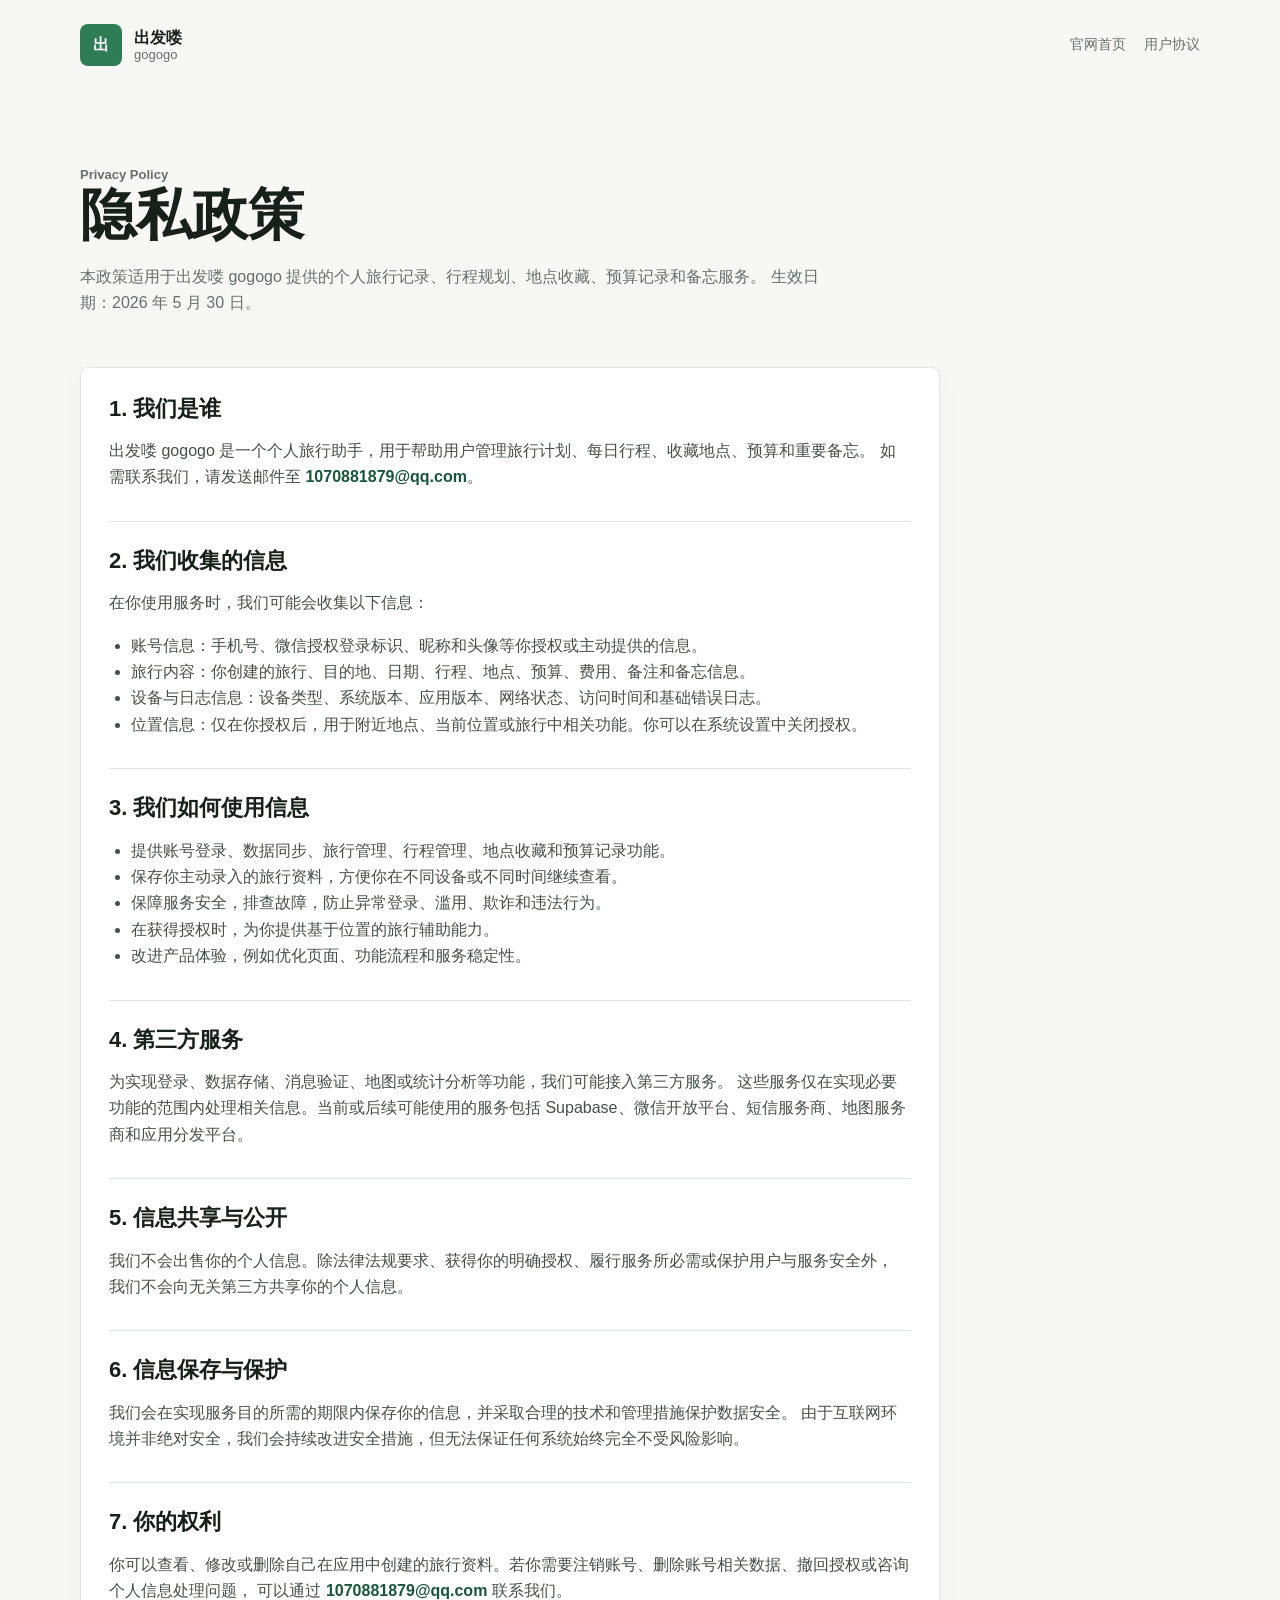
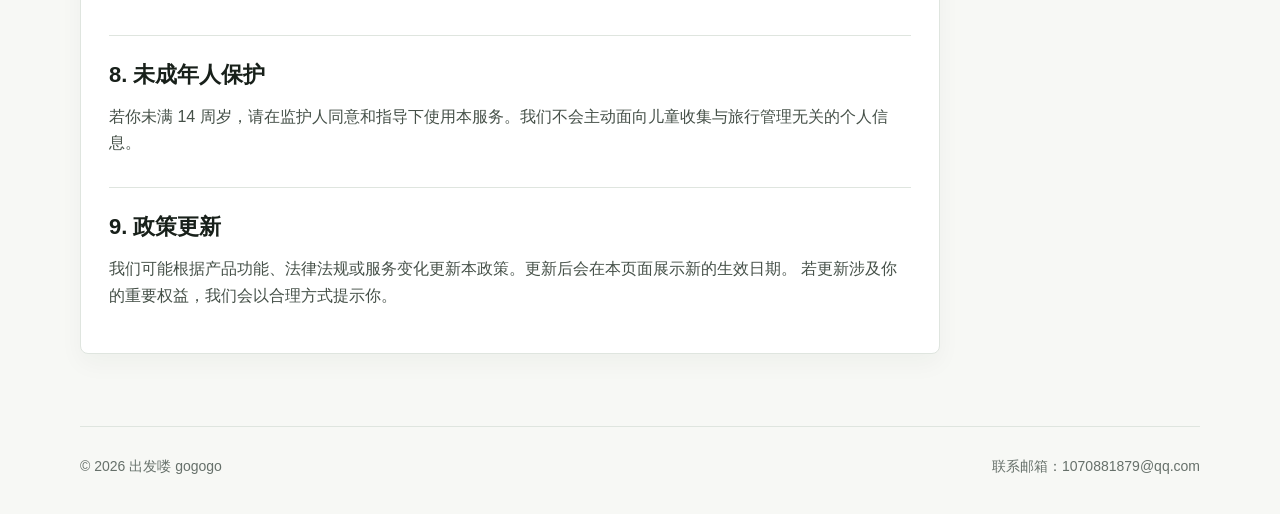
==== privacy.html @ e927bdb9 "Initial official site" ====
<!doctype html>
<html lang="zh-CN">
  <head>
    <meta charset="utf-8" />
    <meta name="viewport" content="width=device-width, initial-scale=1" />
    <title>隐私政策 - 出发喽 gogogo</title>
    <meta
      name="description"
      content="出发喽 gogogo 隐私政策，说明我们如何收集、使用、保存和保护你的个人信息。"
    />
    <link rel="stylesheet" href="./styles.css" />
  </head>
  <body>
    <header class="site-header">
      <a class="brand" href="./index.html" aria-label="出发喽首页">
        <span class="brand-mark">出</span>
        <span>
          <strong>出发喽</strong>
          <small>gogogo</small>
        </span>
      </a>
      <nav class="nav-links" aria-label="主要导航">
        <a href="./index.html">官网首页</a>
        <a href="./terms.html">用户协议</a>
      </nav>
    </header>

    <main>
      <section class="page-hero">
        <p class="eyebrow">Privacy Policy</p>
        <h1>隐私政策</h1>
        <p>
          本政策适用于出发喽 gogogo 提供的个人旅行记录、行程规划、地点收藏、预算记录和备忘服务。
          生效日期：2026 年 5 月 30 日。
        </p>
      </section>

      <article class="policy-panel">
        <section>
          <h2>1. 我们是谁</h2>
          <p>
            出发喽 gogogo 是一个个人旅行助手，用于帮助用户管理旅行计划、每日行程、收藏地点、预算和重要备忘。
            如需联系我们，请发送邮件至 <a href="mailto:1070881879@qq.com">1070881879@qq.com</a>。
          </p>
        </section>

        <section>
          <h2>2. 我们收集的信息</h2>
          <p>在你使用服务时，我们可能会收集以下信息：</p>
          <ul>
            <li>账号信息：手机号、微信授权登录标识、昵称和头像等你授权或主动提供的信息。</li>
            <li>旅行内容：你创建的旅行、目的地、日期、行程、地点、预算、费用、备注和备忘信息。</li>
            <li>设备与日志信息：设备类型、系统版本、应用版本、网络状态、访问时间和基础错误日志。</li>
            <li>位置信息：仅在你授权后，用于附近地点、当前位置或旅行中相关功能。你可以在系统设置中关闭授权。</li>
          </ul>
        </section>

        <section>
          <h2>3. 我们如何使用信息</h2>
          <ul>
            <li>提供账号登录、数据同步、旅行管理、行程管理、地点收藏和预算记录功能。</li>
            <li>保存你主动录入的旅行资料，方便你在不同设备或不同时间继续查看。</li>
            <li>保障服务安全，排查故障，防止异常登录、滥用、欺诈和违法行为。</li>
            <li>在获得授权时，为你提供基于位置的旅行辅助能力。</li>
            <li>改进产品体验，例如优化页面、功能流程和服务稳定性。</li>
          </ul>
        </section>

        <section>
          <h2>4. 第三方服务</h2>
          <p>
            为实现登录、数据存储、消息验证、地图或统计分析等功能，我们可能接入第三方服务。
            这些服务仅在实现必要功能的范围内处理相关信息。当前或后续可能使用的服务包括 Supabase、微信开放平台、短信服务商、地图服务商和应用分发平台。
          </p>
        </section>

        <section>
          <h2>5. 信息共享与公开</h2>
          <p>
            我们不会出售你的个人信息。除法律法规要求、获得你的明确授权、履行服务所必需或保护用户与服务安全外，
            我们不会向无关第三方共享你的个人信息。
          </p>
        </section>

        <section>
          <h2>6. 信息保存与保护</h2>
          <p>
            我们会在实现服务目的所需的期限内保存你的信息，并采取合理的技术和管理措施保护数据安全。
            由于互联网环境并非绝对安全，我们会持续改进安全措施，但无法保证任何系统始终完全不受风险影响。
          </p>
        </section>

        <section>
          <h2>7. 你的权利</h2>
          <p>
            你可以查看、修改或删除自己在应用中创建的旅行资料。若你需要注销账号、删除账号相关数据、撤回授权或咨询个人信息处理问题，
            可以通过 <a href="mailto:1070881879@qq.com">1070881879@qq.com</a> 联系我们。
          </p>
        </section>

        <section>
          <h2>8. 未成年人保护</h2>
          <p>
            若你未满 14 周岁，请在监护人同意和指导下使用本服务。我们不会主动面向儿童收集与旅行管理无关的个人信息。
          </p>
        </section>

        <section>
          <h2>9. 政策更新</h2>
          <p>
            我们可能根据产品功能、法律法规或服务变化更新本政策。更新后会在本页面展示新的生效日期。
            若更新涉及你的重要权益，我们会以合理方式提示你。
          </p>
        </section>
      </article>
    </main>

    <footer class="site-footer">
      <span>© 2026 出发喽 gogogo</span>
      <span>联系邮箱：1070881879@qq.com</span>
    </footer>
  </body>
</html>
---- styles.css ----
:root {
  color-scheme: light;
  --bg: #f7f8f5;
  --surface: #ffffff;
  --surface-strong: #eef4ef;
  --text: #18201a;
  --muted: #66706a;
  --line: #dfe5df;
  --green: #2f7d57;
  --green-dark: #19563a;
  --coral: #d86145;
  --blue: #346ca8;
  --shadow: 0 18px 42px rgba(33, 49, 38, 0.1);
}

* {
  box-sizing: border-box;
}

html {
  scroll-behavior: smooth;
}

body {
  margin: 0;
  background: var(--bg);
  color: var(--text);
  font-family:
    -apple-system, BlinkMacSystemFont, "Segoe UI", "PingFang SC",
    "Hiragino Sans GB", "Microsoft YaHei", sans-serif;
  line-height: 1.65;
}

a {
  color: inherit;
  text-decoration: none;
}

.site-header,
.site-footer,
main {
  width: min(1120px, calc(100% - 32px));
  margin: 0 auto;
}

.site-header {
  display: flex;
  align-items: center;
  justify-content: space-between;
  gap: 24px;
  padding: 24px 0;
}

.brand {
  display: inline-flex;
  align-items: center;
  gap: 12px;
  min-width: 0;
}

.brand-mark {
  display: grid;
  width: 42px;
  height: 42px;
  place-items: center;
  border-radius: 8px;
  background: var(--green);
  color: #fff;
  font-weight: 800;
}

.brand strong,
.brand small {
  display: block;
  line-height: 1.2;
}

.brand small {
  color: var(--muted);
  font-size: 13px;
}

.nav-links {
  display: flex;
  align-items: center;
  gap: 18px;
  color: var(--muted);
  font-size: 14px;
  white-space: nowrap;
}

.nav-links a:hover {
  color: var(--green-dark);
}

.hero {
  display: grid;
  grid-template-columns: minmax(0, 1.08fr) minmax(280px, 0.72fr);
  align-items: center;
  gap: 48px;
  min-height: 620px;
  padding: 56px 0 72px;
}

.eyebrow {
  margin: 0 0 12px;
  color: var(--coral);
  font-size: 13px;
  font-weight: 700;
  letter-spacing: 0;
}

h1,
h2,
h3,
p {
  overflow-wrap: anywhere;
}

h1 {
  max-width: 760px;
  margin: 0;
  font-size: clamp(38px, 7vw, 72px);
  line-height: 1.08;
  letter-spacing: 0;
}

h2 {
  margin: 0;
  font-size: clamp(26px, 4vw, 42px);
  line-height: 1.2;
  letter-spacing: 0;
}

h3 {
  margin: 0 0 10px;
  font-size: 18px;
}

.lead {
  max-width: 660px;
  margin: 24px 0 0;
  color: var(--muted);
  font-size: 18px;
}

.hero-actions {
  display: flex;
  flex-wrap: wrap;
  gap: 12px;
  margin-top: 32px;
}

.button {
  display: inline-flex;
  align-items: center;
  justify-content: center;
  min-height: 46px;
  padding: 0 18px;
  border: 1px solid transparent;
  border-radius: 8px;
  font-weight: 700;
}

.button.primary {
  background: var(--green);
  color: #fff;
}

.button.secondary {
  border-color: var(--line);
  background: #fff;
  color: var(--green-dark);
}

.phone-preview {
  position: relative;
  width: min(100%, 360px);
  margin-left: auto;
  padding: 26px 18px 20px;
  border: 1px solid var(--line);
  border-radius: 28px;
  background: #fdfdfb;
  box-shadow: var(--shadow);
}

.phone-top {
  width: 70px;
  height: 5px;
  margin: 0 auto 22px;
  border-radius: 999px;
  background: #d4dbd4;
}

.preview-card,
.budget-row {
  border: 1px solid var(--line);
  border-radius: 8px;
  background: var(--surface);
  padding: 16px;
}

.preview-card.active {
  background: var(--surface-strong);
  border-color: #cfdcd2;
}

.preview-card span,
.preview-card small,
.budget-row span {
  display: block;
  color: var(--muted);
  font-size: 13px;
}

.preview-card strong {
  display: block;
  margin: 4px 0;
  font-size: 22px;
}

.timeline {
  display: grid;
  gap: 10px;
  margin: 14px 0;
}

.timeline div {
  display: grid;
  grid-template-columns: 64px minmax(0, 1fr);
  gap: 12px;
  align-items: center;
  padding: 12px;
  border-radius: 8px;
  background: #f2f5f1;
}

.timeline b {
  color: var(--blue);
  font-size: 13px;
}

.timeline span {
  min-width: 0;
}

.budget-row {
  display: flex;
  align-items: center;
  justify-content: space-between;
  gap: 16px;
}

.budget-row strong {
  color: var(--green-dark);
  font-size: 22px;
  white-space: nowrap;
}

.section {
  padding: 72px 0;
  border-top: 1px solid var(--line);
}

.section-heading {
  max-width: 720px;
  margin-bottom: 28px;
}

.feature-grid {
  display: grid;
  grid-template-columns: repeat(4, minmax(0, 1fr));
  gap: 16px;
}

.feature-grid article,
.mail-card,
.policy-panel {
  border: 1px solid var(--line);
  border-radius: 8px;
  background: var(--surface);
  box-shadow: 0 10px 24px rgba(33, 49, 38, 0.04);
}

.feature-grid article {
  padding: 22px;
}

.feature-grid p {
  margin: 0;
  color: var(--muted);
}

.contact-section {
  display: grid;
  grid-template-columns: minmax(0, 1fr) minmax(260px, 360px);
  gap: 28px;
  align-items: center;
}

.contact-section p {
  margin: 14px 0 0;
  color: var(--muted);
}

.mail-card {
  display: block;
  padding: 22px;
}

.mail-card span {
  display: block;
  color: var(--muted);
  font-size: 13px;
}

.mail-card strong {
  display: block;
  margin-top: 4px;
  color: var(--green-dark);
  font-size: 20px;
}

.site-footer {
  display: flex;
  justify-content: space-between;
  gap: 16px;
  padding: 28px 0 36px;
  border-top: 1px solid var(--line);
  color: var(--muted);
  font-size: 14px;
}

.page-hero {
  padding: 56px 0 28px;
}

.page-hero h1 {
  font-size: clamp(34px, 6vw, 56px);
}

.page-hero p {
  max-width: 760px;
  margin: 18px 0 0;
  color: var(--muted);
}

.policy-panel {
  max-width: 860px;
  margin: 22px 0 72px;
  padding: 28px;
}

.policy-panel section + section {
  margin-top: 30px;
  padding-top: 26px;
  border-top: 1px solid var(--line);
}

.policy-panel h2 {
  font-size: 22px;
}

.policy-panel p,
.policy-panel li {
  color: #455048;
}

.policy-panel ul {
  padding-left: 22px;
}

.policy-panel a {
  color: var(--green-dark);
  font-weight: 700;
}

@media (max-width: 820px) {
  .site-header {
    align-items: flex-start;
    flex-direction: column;
  }

  .hero,
  .contact-section {
    grid-template-columns: 1fr;
  }

  .hero {
    min-height: auto;
    padding-top: 34px;
  }

  .phone-preview {
    margin: 0;
  }

  .feature-grid {
    grid-template-columns: repeat(2, minmax(0, 1fr));
  }
}

@media (max-width: 560px) {
  .site-header,
  .site-footer,
  main {
    width: min(100% - 24px, 1120px);
  }

  .nav-links {
    width: 100%;
    justify-content: space-between;
  }

  .hero-actions,
  .site-footer {
    flex-direction: column;
  }

  .button {
    width: 100%;
  }

  .feature-grid {
    grid-template-columns: 1fr;
  }

  .policy-panel {
    padding: 20px;
  }
}
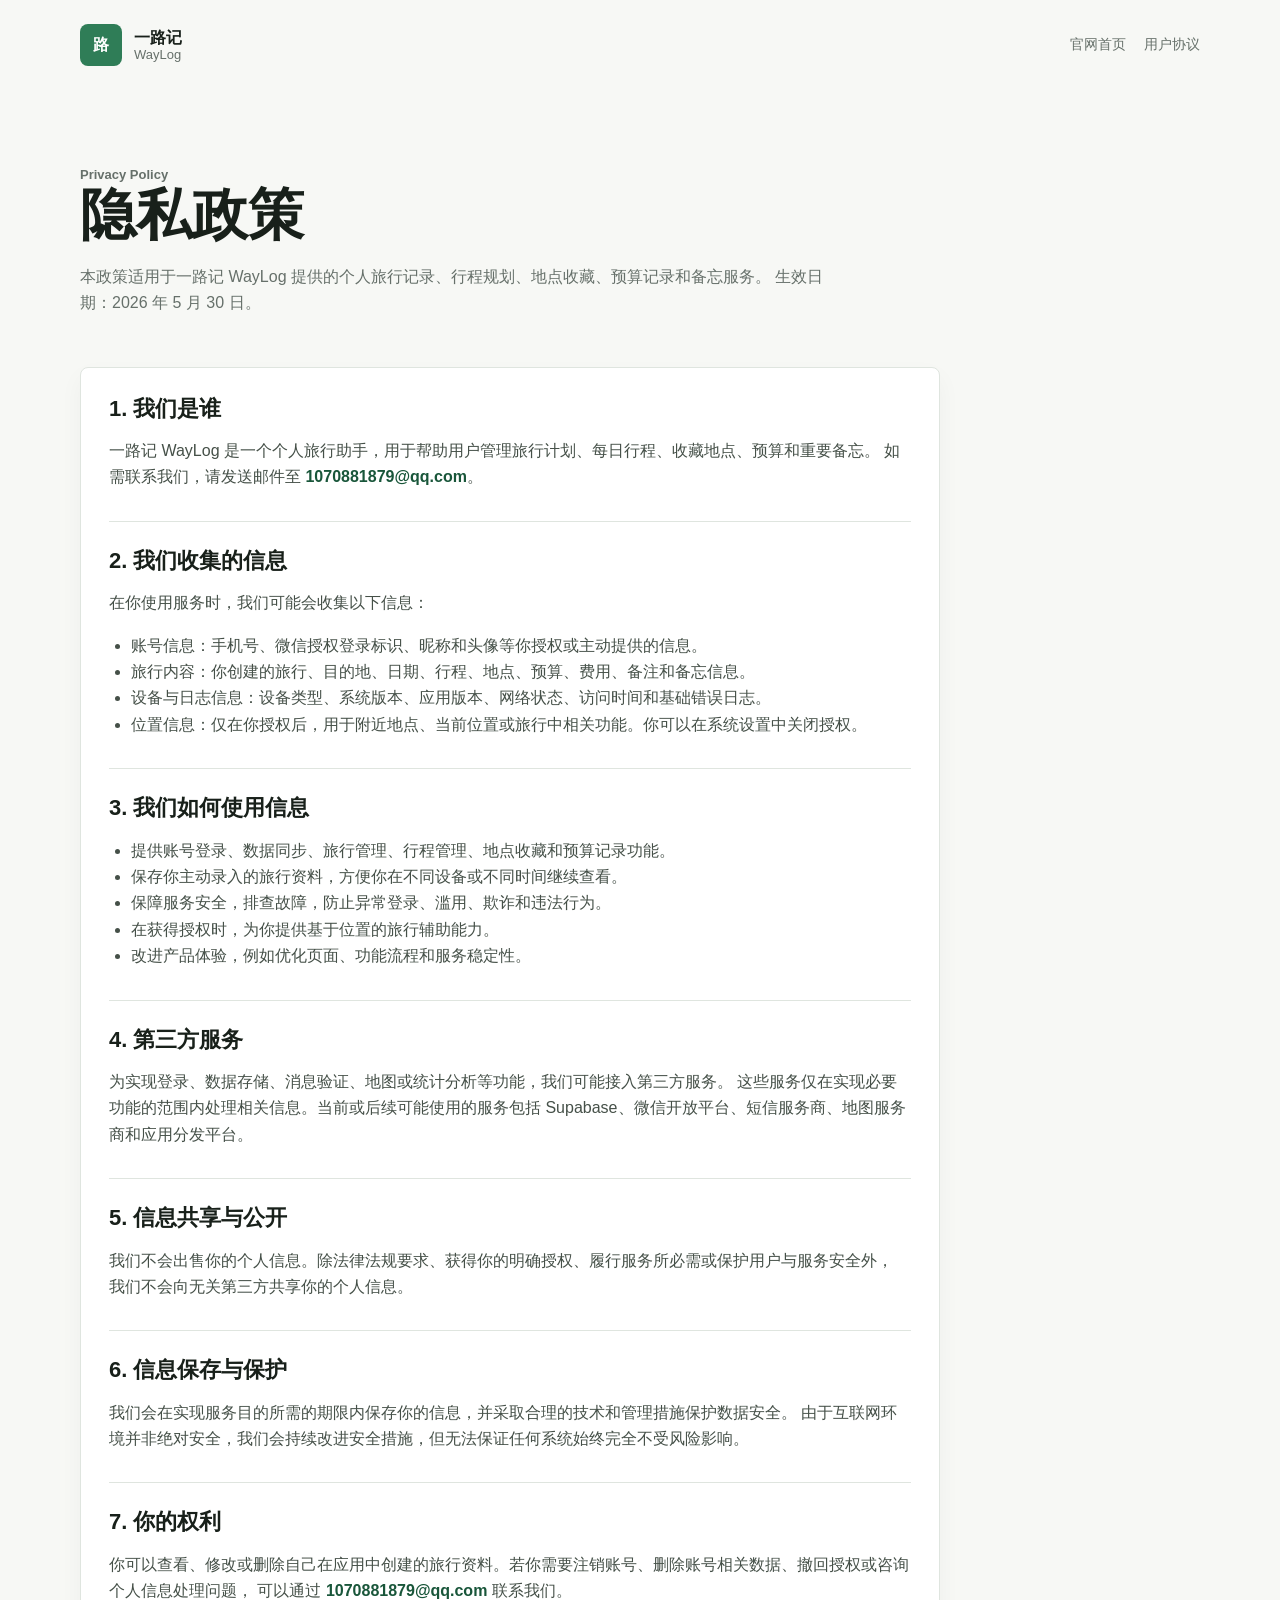
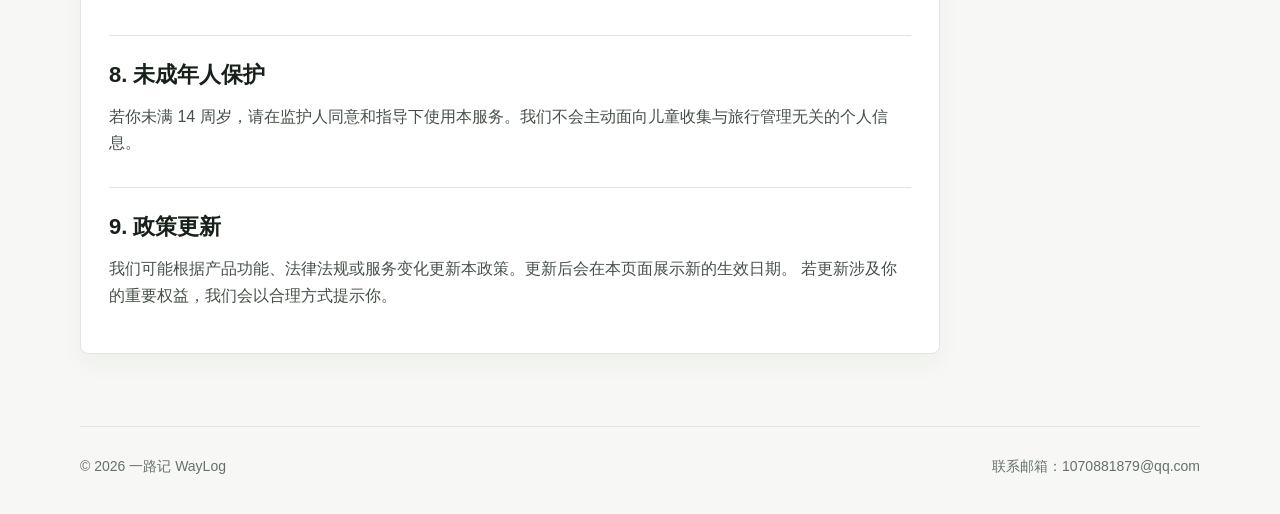
==== commit 6a9fed93: "Rename site to WayLog" ====
--- a/privacy.html
+++ b/privacy.html
@@ -3,20 +3,20 @@
   <head>
     <meta charset="utf-8" />
     <meta name="viewport" content="width=device-width, initial-scale=1" />
-    <title>隐私政策 - 出发喽 gogogo</title>
+    <title>隐私政策 - 一路记 WayLog</title>
     <meta
       name="description"
-      content="出发喽 gogogo 隐私政策，说明我们如何收集、使用、保存和保护你的个人信息。"
+      content="一路记 WayLog 隐私政策，说明我们如何收集、使用、保存和保护你的个人信息。"
     />
     <link rel="stylesheet" href="./styles.css" />
   </head>
   <body>
     <header class="site-header">
-      <a class="brand" href="./index.html" aria-label="出发喽首页">
-        <span class="brand-mark">出</span>
+      <a class="brand" href="./index.html" aria-label="一路记首页">
+        <span class="brand-mark">路</span>
         <span>
-          <strong>出发喽</strong>
-          <small>gogogo</small>
+          <strong>一路记</strong>
+          <small>WayLog</small>
         </span>
       </a>
       <nav class="nav-links" aria-label="主要导航">
@@ -30,7 +30,7 @@
         <p class="eyebrow">Privacy Policy</p>
         <h1>隐私政策</h1>
         <p>
-          本政策适用于出发喽 gogogo 提供的个人旅行记录、行程规划、地点收藏、预算记录和备忘服务。
+          本政策适用于一路记 WayLog 提供的个人旅行记录、行程规划、地点收藏、预算记录和备忘服务。
           生效日期：2026 年 5 月 30 日。
         </p>
       </section>
@@ -39,7 +39,7 @@
         <section>
           <h2>1. 我们是谁</h2>
           <p>
-            出发喽 gogogo 是一个个人旅行助手，用于帮助用户管理旅行计划、每日行程、收藏地点、预算和重要备忘。
+            一路记 WayLog 是一个个人旅行助手，用于帮助用户管理旅行计划、每日行程、收藏地点、预算和重要备忘。
             如需联系我们，请发送邮件至 <a href="mailto:1070881879@qq.com">1070881879@qq.com</a>。
           </p>
         </section>
@@ -116,7 +116,7 @@
     </main>
 
     <footer class="site-footer">
-      <span>© 2026 出发喽 gogogo</span>
+      <span>© 2026 一路记 WayLog</span>
       <span>联系邮箱：1070881879@qq.com</span>
     </footer>
   </body>
